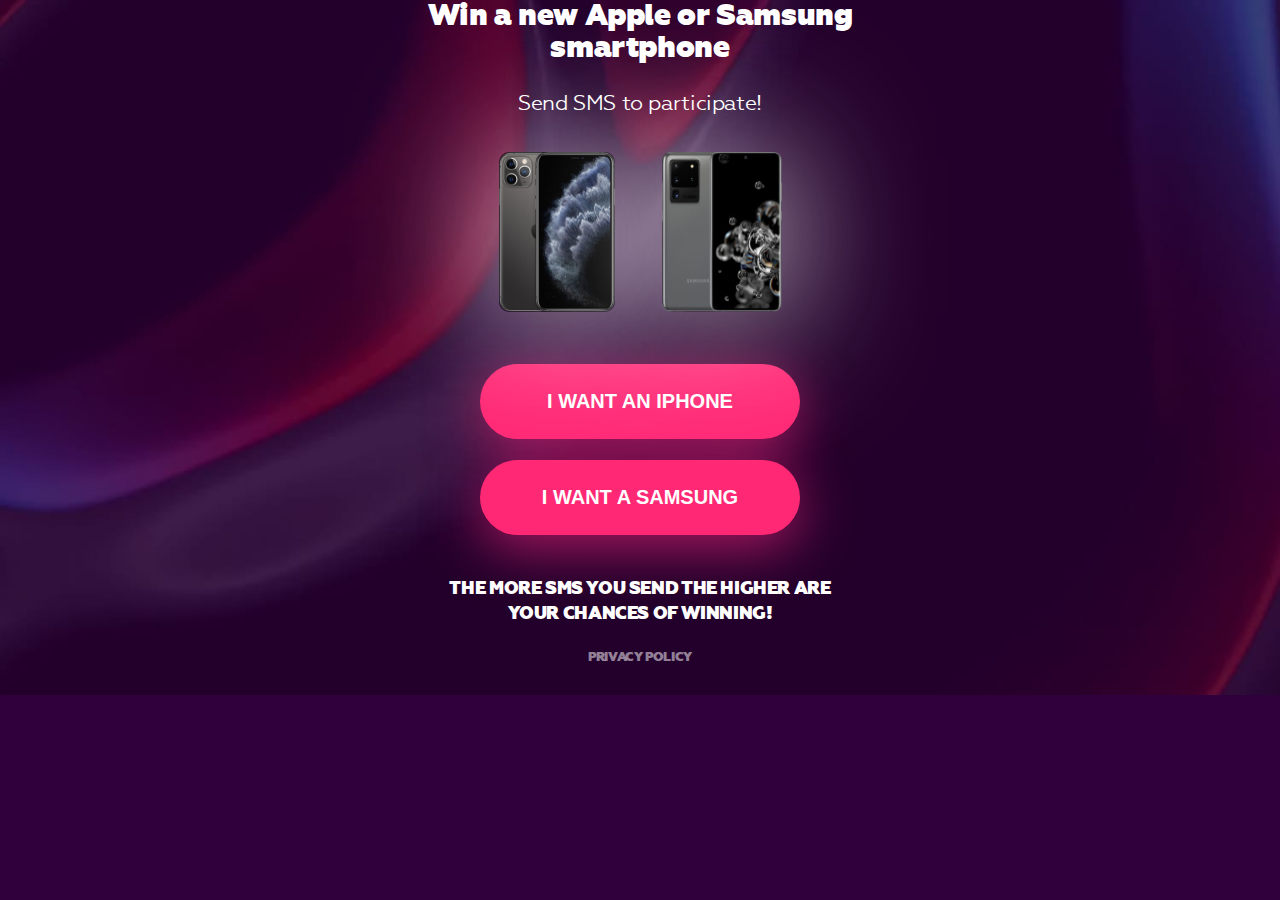
==== index.html @ 91c347e6 "Update concept" ====
<!DOCTYPE html>
<html lang="en">
<head>
    <!-- Google Tag Manager -->
    <script>(function(w,d,s,l,i){w[l]=w[l]||[];w[l].push({'gtm.start':
    new Date().getTime(),event:'gtm.js'});var f=d.getElementsByTagName(s)[0],
    j=d.createElement(s),dl=l!='dataLayer'?'&l='+l:'';j.async=true;j.src=
    'https://www.googletagmanager.com/gtm.js?id='+i+dl;f.parentNode.insertBefore(j,f);
    })(window,document,'script','dataLayer','GTM-MFJRRHP');</script>
    <!-- End Google Tag Manager -->

    <!-- Global site tag (gtag.js) - Google Analytics -->
    <script async src="https://www.googletagmanager.com/gtag/js?id=UA-172728196-1"></script>
    <script>
      window.dataLayer = window.dataLayer || [];
      function gtag(){dataLayer.push(arguments);}
      gtag('js', new Date());

      gtag('config', 'UA-172728196-1');
    </script>

    <meta charset="UTF-8">
    <meta name="keywords" content=""/> 
    <meta name="description" content=""/>
    <meta http-equiv="Content-Security-Policy" content="default-src 'self'; script-src 'self' 'unsafe-inline' https:; manifest-src 'self'">
    <meta name="viewport" content="width=device-width, initial-scale=1.0, maximum-scale=1.0, user-scalable=yes"/>
    <link rel="apple-touch-icon" sizes="180x180" href="assets/images/apple-touch-icon.png">
	<link rel="icon" type="image/png" sizes="32x32" href="assets/images/favicon-32x32.png">
    <link rel="icon" type="image/png" sizes="16x16" href="assets/images/favicon-16x16.png">
    <link rel="manifest" href="assets/images/site.webmanifest">
    <link rel="mask-icon" href="assets/images/safari-pinned-tab.svg" color="#5bbad5">
    <link rel="shortcut icon" href="favicon.ico">
    <meta name="msapplication-TileColor" content="#da532c">
	<meta name="msapplication-config" content="assets/images/browserconfig.xml">
	<meta name="theme-color" content="#ffffff">
    <title>SMS Contest</title>
    <style>
        body {background-color: #30003D;}.holder {margin: 0 auto;padding: 0 20px;max-width: 376px;box-sizing: border-box;}h1 {font-weight: 900;font-size: 26px;line-height: 29px;margin-bottom: 14px;color: #ffffff;}p {color: #ffffff;}a {text-decoration: none;color: #ffffff;text-transform: uppercase;display: inline-block;font-weight: 900;outline: none;-webkit-tap-highlight-color: rgba(0,0,0,0);-webkit-tap-highlight-color: transparent;}.btn {display: block;background-color: #FF2875;}
    </style>
    <link rel="stylesheet" href="/assets/css/style.css">

    <!-- Facebook Pixel Code -->
    <script>
    !function(f,b,e,v,n,t,s)
    {if(f.fbq)return;n=f.fbq=function(){n.callMethod?
    n.callMethod.apply(n,arguments):n.queue.push(arguments)};
    if(!f._fbq)f._fbq=n;n.push=n;n.loaded=!0;n.version='2.0';
    n.queue=[];t=b.createElement(e);t.async=!0;
    t.src=v;s=b.getElementsByTagName(e)[0];
    s.parentNode.insertBefore(t,s)}(window, document,'script',
    'https://connect.facebook.net/en_US/fbevents.js');
    fbq('init', '325889015244980');
    fbq('track', 'PageView');
    </script>
    <noscript><img height="1" width="1" style="display:none"
    src="https://www.facebook.com/tr?id=325889015244980&ev=PageView&noscript=1"
    /></noscript>
    <!-- End Facebook Pixel Code -->
</head>
<body>
    <!-- Google Tag Manager (noscript) -->
    <noscript><iframe src="https://www.googletagmanager.com/ns.html?id=GTM-MFJRRHP"
    height="0" width="0" style="display:none;visibility:hidden"></iframe></noscript>
    <!-- End Google Tag Manager (noscript) -->

    <div class="layout">
        <main>
            <div class="holder">
                <h1>Win a new Apple or Samsung smartphone</h1>
                <p>Send SMS to participate!</p>
                <ul class="img-phone">
                    <li><a href="/sms?body=I+want+IPHONE+998765365680988"><img src="assets/images/img-phone1.png" alt="#"></a></li>
                    <li><a href="/sms?body=I+want+SAMSUNG+998765365680988"><img src="assets/images/img-phone2.png" alt="#"></a></li>
                </ul>
                <button class="btn"><a href="/sms?body=IPHONE">I WANT AN IPHONE</a></button>
                <button class="btn"><a href="/sms?body=SAMSUNG">I WANT A SAMSUNG</a></button>
                <h2>THE MORE SMS YOU SEND THE HIGHER ARE YOUR CHANCES OF WINNING!</h2>
            </div>
        </main>

        <footer>
            <div class="holder privacy-info">
                <a href="/privacy.html">PRIVACY POLICY</a>
            </div>
        </footer>
    </div>  

    <!-- Add Pixel Events to the button's click handler -->
    <script type="text/javascript">
      var button = document.getElementById('get_iphone_l');
      button.addEventListener(
        'click', 
        function() { 
          fbq('trackCustom', 'get_iphone_l');          
        },
        false
      );
    </script>

    <!-- Add Pixel Events to the button's click handler -->
    <script type="text/javascript">
      var button = document.getElementById('get_samsung_l');
      button.addEventListener(
        'click', 
        function() { 
          fbq('trackCustom', 'get_samsung_l');          
        },
        false
      );
    </script>
</body>
</html>
---- assets/css/style.css ----
/*! Generated by Font Squirrel (https://www.fontsquirrel.com) on March 30, 2020 */@font-face{font-family:'Geometria';src:url("../fonts/geometria-webfont.eot");src:url("../fonts/geometria-webfont.eot?#iefix") format("embedded-opentype"),url("../fonts/geometria-webfont.woff2") format("woff2"),url("../fonts/geometria-webfont.woff") format("woff"),url("../fonts/geometria-webfont.ttf") format("truetype"),url("../fonts/geometria-webfont.svg#geometriaregular") format("svg");font-weight:400;font-style:normal;font-display:swap}@font-face{font-family:'Geometria';src:url("../fonts/geometria-heavy-webfont.eot");src:url("../fonts/geometria-heavy-webfont.eot?#iefix") format("embedded-opentype"),url("../fonts/geometria-heavy-webfont.woff2") format("woff2"),url("../fonts/geometria-heavy-webfont.woff") format("woff"),url("../fonts/geometria-heavy-webfont.ttf") format("truetype"),url("../fonts/geometria-heavy-webfont.svg#geometriaheavy") format("svg");font-weight:900;font-style:normal;font-display:swap}*{padding:0;margin:0}body{font-family:'Geometria';font-style:normal;font-weight:400;font-size:16px;width:100%;height:100%;text-align:center;letter-spacing:-0.0241176em;background-color:#30003D}.layout{width:100%;height:100%;background:#30003D url("../images/main-bcg.jpg") no-repeat;background-size:cover}.holder{margin:0 auto;padding:0 20px;max-width:376px;box-sizing:border-box}@media (min-width: 1024px){.holder{max-width:500px}}li{list-style-type:none}a{text-decoration:none;color:#fff;text-transform:uppercase;display:inline-block;font-weight:900;outline:none;-webkit-tap-highlight-color:rgba(0,0,0,0);-webkit-tap-highlight-color:transparent}h1{font-weight:900;font-size:26px;line-height:29px;margin-bottom:14px;color:#ffff}@media (min-width: 1024px){h1{font-size:30px;line-height:32px;margin-bottom:20px}}h2{font-size:16px;line-height:23px;padding:15px 20px;text-transform:uppercase;color:#ffff}@media (min-width: 1024px){h2{font-size:18px;line-height:25px;padding:20px}}.btn{display:block;background-color:#FF2875;box-shadow:0px 12px 56px rgba(255,40,130,0.63);width:290px;border:none;cursor:pointer;margin:0 auto;border-radius:52px;margin-bottom:21px;transition:all .3s ease;outline:none;-webkit-tap-highlight-color:rgba(0,0,0,0);-webkit-tap-highlight-color:transparent}@media (min-width: 1024px){.btn{width:320px}}.btn a{font-size:18px;line-height:37px;padding:18px 15px;outline:none}@media (min-width: 1024px){.btn a{font-size:20px;line-height:39px;padding:18px 15px}}.btn:hover{background:#ff4285}.btn:active{background:#ff0f65}header{margin-bottom:12px}@media (min-width: 1024px){header{margin-bottom:20px}}header .language-menu{padding:10px 0}@media (min-width: 1024px){header .language-menu{padding:20px 0}}header .language-menu ul>li{display:inline-block}header .language-menu ul>li a{padding:0 10px;display:inline-block;font-size:13px;line-height:37px;color:rgba(255,255,255,0.6)}@media (min-width: 1024px){header .language-menu ul>li a{font-size:16px;line-height:39px;padding:0 15px}}header .language-menu ul>li a.active{color:#fff}header .language-menu ul>li.line{height:19px;border:0.5px solid rgba(255,255,255,0.33);display:inline-block;vertical-align:middle}main p{font-size:19px;line-height:37px;color:#ffff}@media (min-width: 1024px){main p{font-size:21px;line-height:39px}}main .img-phone{padding-top:15px;padding-bottom:38px;display:flex;justify-content:space-around;max-width:330px;margin:0 auto}main .img-phone li{display:inline-block;margin:14px 5px;box-shadow:0px 4px 140px rgba(255,255,255,0.85);flex-basis:120px;height:160px;background-size:cover;border-radius:10px}main .img-phone li a{display:block;width:100%;height:100%;border-radius:10px}main .img-phone li a img{width:100%;height:100%}main .img-phone li:first-child{flex-basis:116px}footer .privacy-info a{font-size:13px;line-height:16px;color:rgba(255,255,255,0.52);padding:0 20px 40px 20px;display:inline-block}@media (min-width: 1024px){footer .privacy-info a{padding:0 30px 30px 30px}}

/*# sourceMappingURL=[data-uri] */
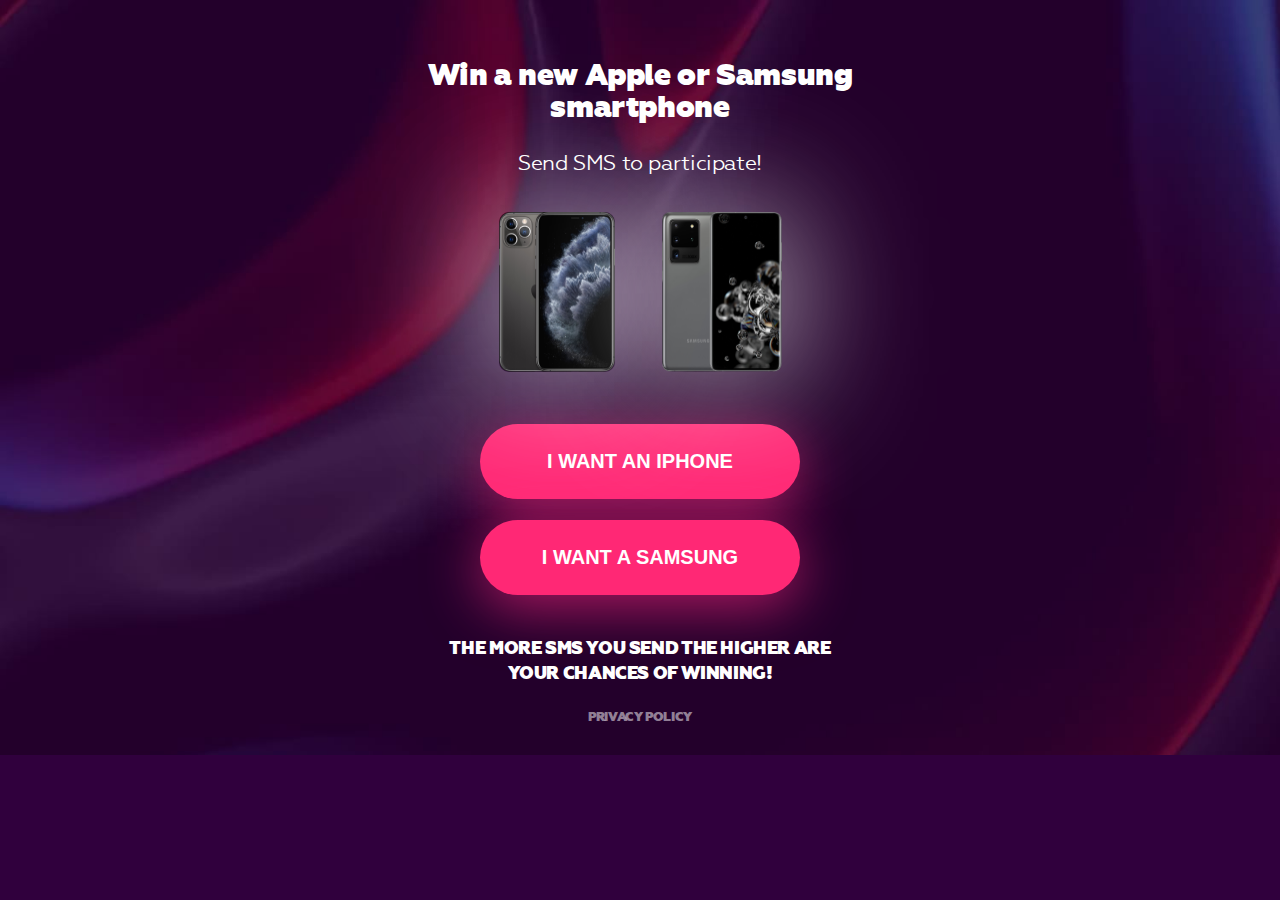
==== commit e8507048: "update" ====
--- a/index.html
+++ b/index.html
@@ -69,8 +69,8 @@
                 <h1>Win a new Apple or Samsung smartphone</h1>
                 <p>Send SMS to participate!</p>
                 <ul class="img-phone">
-                    <li><a href="/sms?body=I+want+IPHONE+998765365680988"><img src="assets/images/img-phone1.png" alt="#"></a></li>
-                    <li><a href="/sms?body=I+want+SAMSUNG+998765365680988"><img src="assets/images/img-phone2.png" alt="#"></a></li>
+                    <li><a href="/sms?body=IPHONE"><img src="assets/images/img-phone1.png" alt="I WANT AN IPHONE"></a></li>
+                    <li><a href="/sms?body=SAMSUNG"><img src="assets/images/img-phone2.png" alt="I WANT A SAMSUNG"></a></li>
                 </ul>
                 <button class="btn"><a href="/sms?body=IPHONE">I WANT AN IPHONE</a></button>
                 <button class="btn"><a href="/sms?body=SAMSUNG">I WANT A SAMSUNG</a></button>
--- a/assets/css/style.css
+++ b/assets/css/style.css
@@ -1,3 +1,3 @@
-/*! Generated by Font Squirrel (https://www.fontsquirrel.com) on March 30, 2020 */@font-face{font-family:'Geometria';src:url("../fonts/geometria-webfont.eot");src:url("../fonts/geometria-webfont.eot?#iefix") format("embedded-opentype"),url("../fonts/geometria-webfont.woff2") format("woff2"),url("../fonts/geometria-webfont.woff") format("woff"),url("../fonts/geometria-webfont.ttf") format("truetype"),url("../fonts/geometria-webfont.svg#geometriaregular") format("svg");font-weight:400;font-style:normal;font-display:swap}@font-face{font-family:'Geometria';src:url("../fonts/geometria-heavy-webfont.eot");src:url("../fonts/geometria-heavy-webfont.eot?#iefix") format("embedded-opentype"),url("../fonts/geometria-heavy-webfont.woff2") format("woff2"),url("../fonts/geometria-heavy-webfont.woff") format("woff"),url("../fonts/geometria-heavy-webfont.ttf") format("truetype"),url("../fonts/geometria-heavy-webfont.svg#geometriaheavy") format("svg");font-weight:900;font-style:normal;font-display:swap}*{padding:0;margin:0}body{font-family:'Geometria';font-style:normal;font-weight:400;font-size:16px;width:100%;height:100%;text-align:center;letter-spacing:-0.0241176em;background-color:#30003D}.layout{width:100%;height:100%;background:#30003D url("../images/main-bcg.jpg") no-repeat;background-size:cover}.holder{margin:0 auto;padding:0 20px;max-width:376px;box-sizing:border-box}@media (min-width: 1024px){.holder{max-width:500px}}li{list-style-type:none}a{text-decoration:none;color:#fff;text-transform:uppercase;display:inline-block;font-weight:900;outline:none;-webkit-tap-highlight-color:rgba(0,0,0,0);-webkit-tap-highlight-color:transparent}h1{font-weight:900;font-size:26px;line-height:29px;margin-bottom:14px;color:#ffff}@media (min-width: 1024px){h1{font-size:30px;line-height:32px;margin-bottom:20px}}h2{font-size:16px;line-height:23px;padding:15px 20px;text-transform:uppercase;color:#ffff}@media (min-width: 1024px){h2{font-size:18px;line-height:25px;padding:20px}}.btn{display:block;background-color:#FF2875;box-shadow:0px 12px 56px rgba(255,40,130,0.63);width:290px;border:none;cursor:pointer;margin:0 auto;border-radius:52px;margin-bottom:21px;transition:all .3s ease;outline:none;-webkit-tap-highlight-color:rgba(0,0,0,0);-webkit-tap-highlight-color:transparent}@media (min-width: 1024px){.btn{width:320px}}.btn a{font-size:18px;line-height:37px;padding:18px 15px;outline:none}@media (min-width: 1024px){.btn a{font-size:20px;line-height:39px;padding:18px 15px}}.btn:hover{background:#ff4285}.btn:active{background:#ff0f65}header{margin-bottom:12px}@media (min-width: 1024px){header{margin-bottom:20px}}header .language-menu{padding:10px 0}@media (min-width: 1024px){header .language-menu{padding:20px 0}}header .language-menu ul>li{display:inline-block}header .language-menu ul>li a{padding:0 10px;display:inline-block;font-size:13px;line-height:37px;color:rgba(255,255,255,0.6)}@media (min-width: 1024px){header .language-menu ul>li a{font-size:16px;line-height:39px;padding:0 15px}}header .language-menu ul>li a.active{color:#fff}header .language-menu ul>li.line{height:19px;border:0.5px solid rgba(255,255,255,0.33);display:inline-block;vertical-align:middle}main p{font-size:19px;line-height:37px;color:#ffff}@media (min-width: 1024px){main p{font-size:21px;line-height:39px}}main .img-phone{padding-top:15px;padding-bottom:38px;display:flex;justify-content:space-around;max-width:330px;margin:0 auto}main .img-phone li{display:inline-block;margin:14px 5px;box-shadow:0px 4px 140px rgba(255,255,255,0.85);flex-basis:120px;height:160px;background-size:cover;border-radius:10px}main .img-phone li a{display:block;width:100%;height:100%;border-radius:10px}main .img-phone li a img{width:100%;height:100%}main .img-phone li:first-child{flex-basis:116px}footer .privacy-info a{font-size:13px;line-height:16px;color:rgba(255,255,255,0.52);padding:0 20px 40px 20px;display:inline-block}@media (min-width: 1024px){footer .privacy-info a{padding:0 30px 30px 30px}}
+/*! Generated by Font Squirrel (https://www.fontsquirrel.com) on March 30, 2020 */@font-face{font-family:'Geometria';src:url("../fonts/geometria-webfont.eot");src:url("../fonts/geometria-webfont.eot?#iefix") format("embedded-opentype"),url("../fonts/geometria-webfont.woff2") format("woff2"),url("../fonts/geometria-webfont.woff") format("woff"),url("../fonts/geometria-webfont.ttf") format("truetype"),url("../fonts/geometria-webfont.svg#geometriaregular") format("svg");font-weight:400;font-style:normal;font-display:swap}@font-face{font-family:'Geometria';src:url("../fonts/geometria-heavy-webfont.eot");src:url("../fonts/geometria-heavy-webfont.eot?#iefix") format("embedded-opentype"),url("../fonts/geometria-heavy-webfont.woff2") format("woff2"),url("../fonts/geometria-heavy-webfont.woff") format("woff"),url("../fonts/geometria-heavy-webfont.ttf") format("truetype"),url("../fonts/geometria-heavy-webfont.svg#geometriaheavy") format("svg");font-weight:900;font-style:normal;font-display:swap}*{padding:0;margin:0}body{font-family:'Geometria';font-style:normal;font-weight:400;font-size:16px;width:100%;height:100%;text-align:center;letter-spacing:-0.0241176em;background-color:#30003D}.layout{width:100%;height:100%;background:#30003D url("../images/main-bcg.jpg") no-repeat;background-size:cover}.holder{margin:0 auto;padding:0 20px;max-width:376px;box-sizing:border-box}@media (min-width: 1024px){.holder{max-width:500px}}li{list-style-type:none}a{text-decoration:none;color:#fff;text-transform:uppercase;display:inline-block;font-weight:900;outline:none;-webkit-tap-highlight-color:rgba(0,0,0,0);-webkit-tap-highlight-color:transparent}h1{font-weight:900;font-size:26px;line-height:29px;margin-bottom:14px;color:#ffff}@media (min-width: 1024px){h1{font-size:30px;line-height:32px;margin-bottom:20px}}h2{font-size:16px;line-height:23px;padding:15px 20px;text-transform:uppercase;color:#ffff}@media (min-width: 1024px){h2{font-size:18px;line-height:25px;padding:20px}}.btn{display:block;background-color:#FF2875;box-shadow:0px 12px 56px rgba(255,40,130,0.63);width:290px;border:none;cursor:pointer;margin:0 auto;border-radius:52px;margin-bottom:21px;transition:all .3s ease;outline:none;-webkit-tap-highlight-color:rgba(0,0,0,0);-webkit-tap-highlight-color:transparent}@media (min-width: 1024px){.btn{width:320px}}.btn a{font-size:18px;line-height:37px;padding:18px 15px;outline:none}@media (min-width: 1024px){.btn a{font-size:20px;line-height:39px;padding:18px 15px}}.btn:hover{background:#ff4285}.btn:active{background:#ff0f65}header{margin-bottom:12px}@media (min-width: 1024px){header{margin-bottom:20px}}header .language-menu{padding:10px 0}@media (min-width: 1024px){header .language-menu{padding:20px 0}}header .language-menu ul>li{display:inline-block}header .language-menu ul>li a{padding:0 10px;display:inline-block;font-size:13px;line-height:37px;color:rgba(255,255,255,0.6)}@media (min-width: 1024px){header .language-menu ul>li a{font-size:16px;line-height:39px;padding:0 15px}}header .language-menu ul>li a.active{color:#fff}header .language-menu ul>li.line{height:19px;border:0.5px solid rgba(255,255,255,0.33);display:inline-block;vertical-align:middle}header+main{padding-top:0}main{padding-top:60px}main p{font-size:19px;line-height:37px;color:#ffff}@media (min-width: 1024px){main p{font-size:21px;line-height:39px}}main .img-phone{padding-top:15px;padding-bottom:38px;display:flex;justify-content:space-around;max-width:330px;margin:0 auto}main .img-phone li{display:inline-block;margin:14px 5px;box-shadow:0px 4px 140px rgba(255,255,255,0.85);flex-basis:120px;height:160px;background-size:cover;border-radius:10px}main .img-phone li a{display:block;width:100%;height:100%;border-radius:10px}main .img-phone li a img{width:100%;height:100%}main .img-phone li:first-child{flex-basis:116px}footer .privacy-info a{font-size:13px;line-height:16px;color:rgba(255,255,255,0.52);padding:0 20px 40px 20px;display:inline-block}@media (min-width: 1024px){footer .privacy-info a{padding:0 30px 30px 30px}}
 
-/*# sourceMappingURL=[data-uri] */
+/*# sourceMappingURL=[data-uri] */
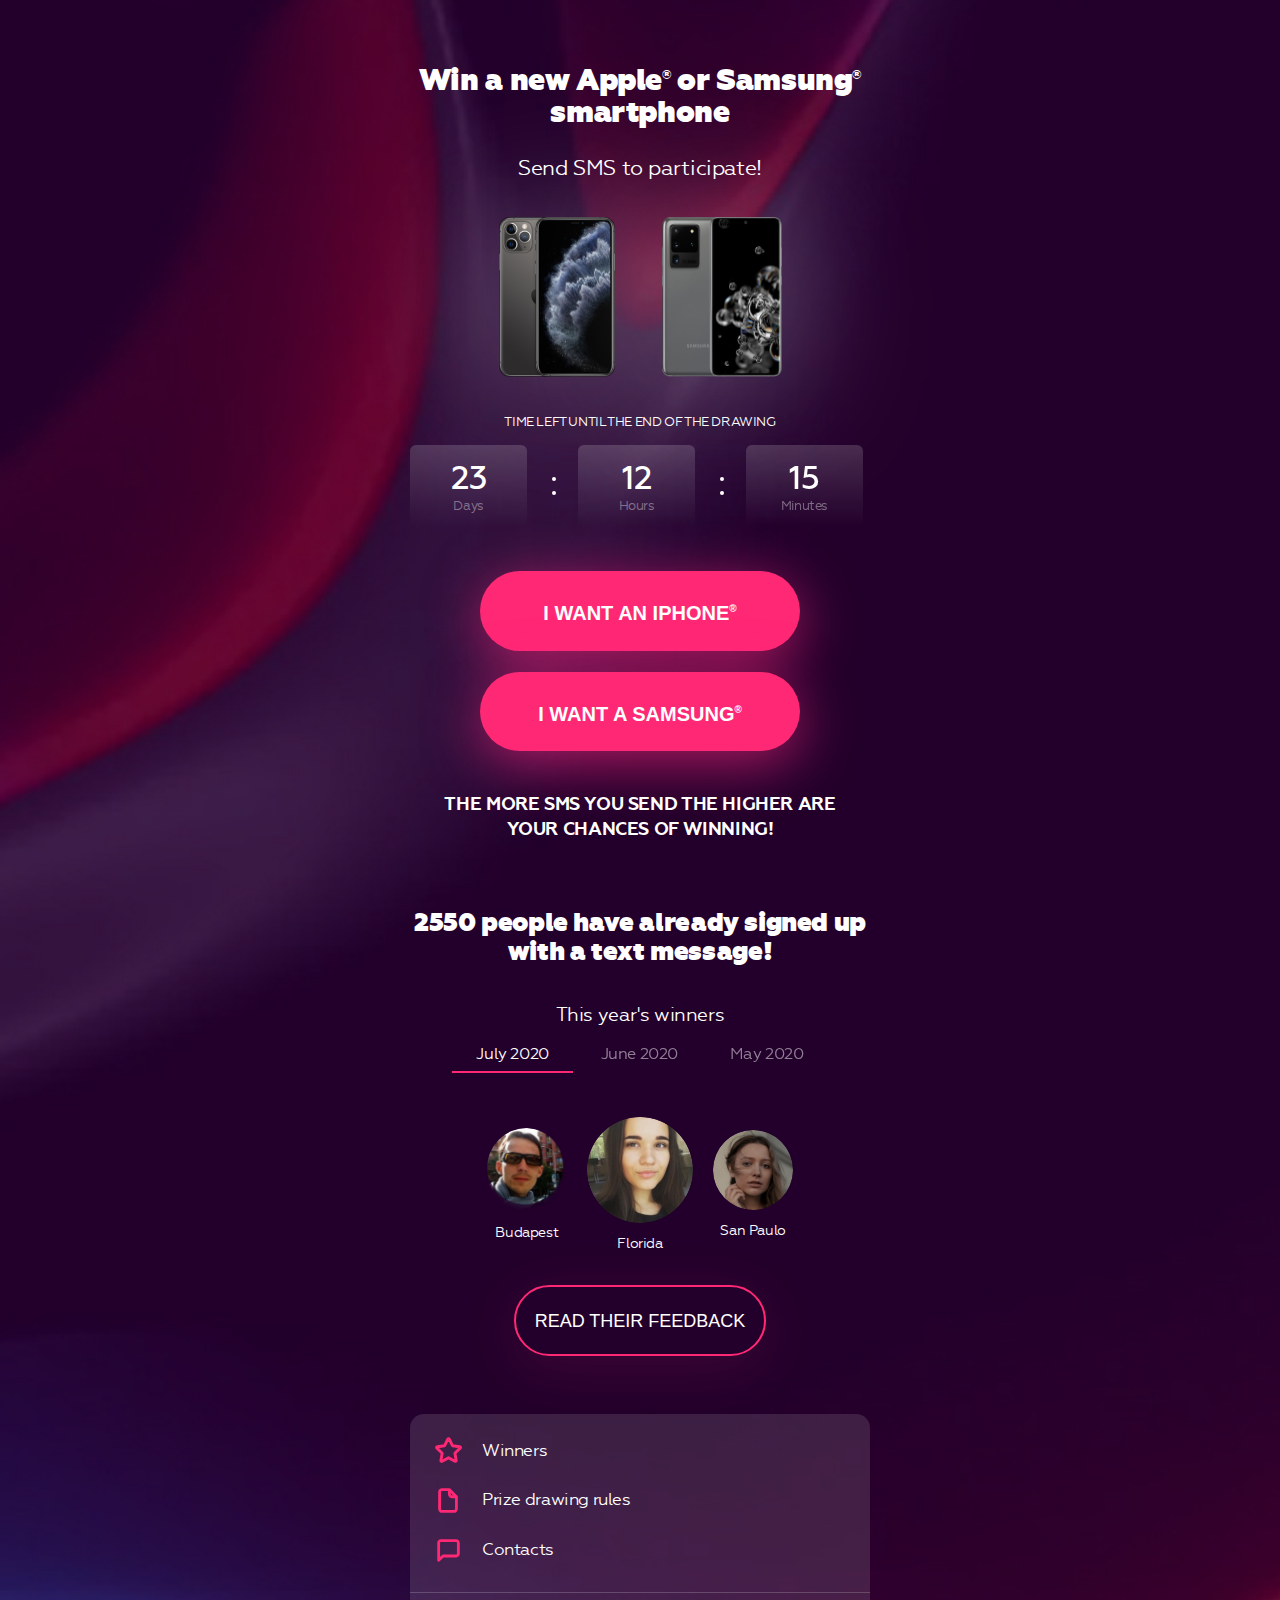
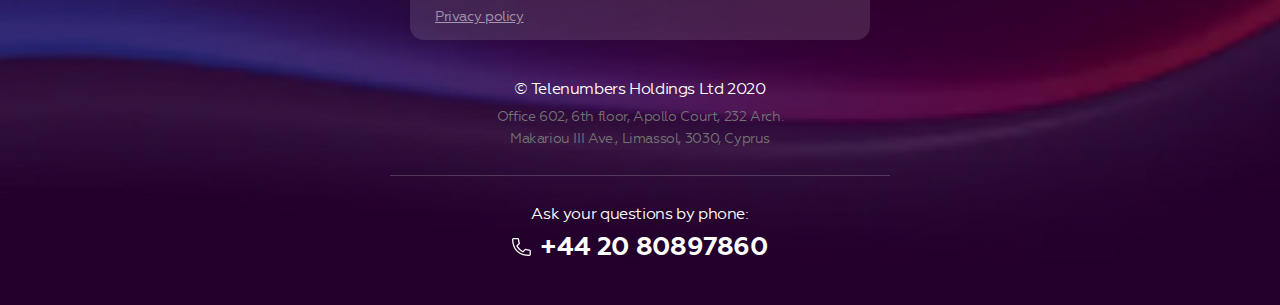
==== commit d784835e: "updates 1-8" ====
--- a/index.html
+++ b/index.html
@@ -25,19 +25,19 @@
     <meta http-equiv="Content-Security-Policy" content="default-src 'self'; script-src 'self' 'unsafe-inline' https:; manifest-src 'self'">
     <meta name="viewport" content="width=device-width, initial-scale=1.0, maximum-scale=1.0, user-scalable=yes"/>
     <link rel="apple-touch-icon" sizes="180x180" href="assets/images/apple-touch-icon.png">
-	<link rel="icon" type="image/png" sizes="32x32" href="assets/images/favicon-32x32.png">
+    <link rel="icon" type="image/png" sizes="32x32" href="assets/images/favicon-32x32.png">
     <link rel="icon" type="image/png" sizes="16x16" href="assets/images/favicon-16x16.png">
     <link rel="manifest" href="assets/images/site.webmanifest">
     <link rel="mask-icon" href="assets/images/safari-pinned-tab.svg" color="#5bbad5">
     <link rel="shortcut icon" href="favicon.ico">
     <meta name="msapplication-TileColor" content="#da532c">
-	<meta name="msapplication-config" content="assets/images/browserconfig.xml">
-	<meta name="theme-color" content="#ffffff">
+    <meta name="msapplication-config" content="assets/images/browserconfig.xml">
+    <meta name="theme-color" content="#ffffff">
     <title>SMS Contest</title>
     <style>
         body {background-color: #30003D;}.holder {margin: 0 auto;padding: 0 20px;max-width: 376px;box-sizing: border-box;}h1 {font-weight: 900;font-size: 26px;line-height: 29px;margin-bottom: 14px;color: #ffffff;}p {color: #ffffff;}a {text-decoration: none;color: #ffffff;text-transform: uppercase;display: inline-block;font-weight: 900;outline: none;-webkit-tap-highlight-color: rgba(0,0,0,0);-webkit-tap-highlight-color: transparent;}.btn {display: block;background-color: #FF2875;}
     </style>
-    <link rel="stylesheet" href="/assets/css/style.css">
+    <link rel="stylesheet" href="/assets/css/style.css?1">
 
     <!-- Facebook Pixel Code -->
     <script>
@@ -66,21 +66,78 @@
     <div class="layout">
         <main>
             <div class="holder">
-                <h1>Win a new Apple or Samsung smartphone</h1>
+                <h1>Win a new Apple<sup>&reg;</sup> or Samsung<sup>&reg;</sup> smartphone</h1>
                 <p>Send SMS to participate!</p>
                 <ul class="img-phone">
-                    <li><a href="/sms?body=IPHONE"><img src="assets/images/img-phone1.png" alt="I WANT AN IPHONE"></a></li>
-                    <li><a href="/sms?body=SAMSUNG"><img src="assets/images/img-phone2.png" alt="I WANT A SAMSUNG"></a></li>
+                    <li><a href="/sms?body=IPHONE" id="get_iphone"><img src="assets/images/img-phone1.png" alt="I WANT AN IPHONE"></a></li>
+                    <li><a href="/sms?body=SAMSUNG" id="get_samsung"><img src="assets/images/img-phone2.png" alt="I WANT A SAMSUNG"></a></li>
                 </ul>
-                <button class="btn"><a href="/sms?body=IPHONE">I WANT AN IPHONE</a></button>
-                <button class="btn"><a href="/sms?body=SAMSUNG">I WANT A SAMSUNG</a></button>
+
+                <div class="countdown-holder">
+                    <h2>Time left until the end of the drawing</h2>
+                    <div class="countdown" id="countdown"></div>
+                </div>
+
+                <button class="btn"><a id="get_iphone_l" href="/sms?body=IPHONE">I WANT AN IPHONE<sup>&reg;</sup></a></button>
+                <button class="btn"><a id="get_samsung_l" href="/sms?body=SAMSUNG">I WANT A SAMSUNG<sup>&reg;</sup></a></button>
                 <h2>THE MORE SMS YOU SEND THE HIGHER ARE YOUR CHANCES OF WINNING!</h2>
             </div>
         </main>
 
+        <div id="bl-winners">
+            <div class="holder">
+                <h2>2550 people have already signed up with a text message!</h2>
+                <p>This year's winners</p>
+
+                <div class="tabs">
+                    <ul>
+                        <li><a href="#july">July 2020</a></li>
+                        <li><a href="#june">June 2020</a></li>
+                        <li><a href="#may">May 2020</a></li>
+                    </ul>
+                </div>
+
+                <div class="content">
+                    <ul id="july">
+                        <li><img src="assets/images/winner1.png" alt="Max, 32, Budapest" title="Max, 32, Budapest">Budapest</li>
+                        <li class="bigger"><img src="assets/images/winner2.png" alt="Miriam, 55, Florida" title="Miriam, 55, Florida">Florida</li>
+                        <li><img src="assets/images/winner3.png" alt="Adriana, 21, San Paulo" title="Adriana, 21, San Paulo">San Paulo</li>
+                    </ul>
+                    <ul id="june">
+                        <li><img src="assets/images/winner4.png" alt="Olivia, 18, Brisbane" title="Olivia, 18, Brisbane">Brisbane</li>
+                        <li class="bigger"><img src="assets/images/winner5.png" alt="Aarnav, 29, Mumbai" title="Aarnav, 29, Mumbai">Mumbai</li>
+                        <li><img src="assets/images/winner6.png" alt="Catalina, 39, Madrid" title="Catalina, 39, Madrid">Madrid</li>
+                    </ul>
+                    <ul id="may">
+                        <li><img src="assets/images/winner7.png" alt="Lola, 29, Berlin" title="Lola, 29, Berlin">Berlin</li>
+                        <li class="bigger"><img src="assets/images/winner8.png" alt="Catherine, 21, Sarajevo" title="Catherine, 21, Sarajevo">Sarajevo</li>
+                        <li><img src="assets/images/winner9.png" alt="Ben, 35, Vancouver" title="Ben, 35, Vancouver">Vancouver</li>
+                    </ul>
+                </div>                
+
+                <button class="btn"><a href="/winners.html">read their feedback</a></button>
+            </div>
+        </div>
+
+        <div id="mn-main" class="holder">
+            <div class="wrap">
+                <ul>
+                    <li class="winners"><a href="/winners.html">Winners</a></li>
+                    <li class="rules"><a href="/rules.html">Prize drawing rules</a></li>
+                    <li class="contacts"><a href="/contacts.html">Contacts</a></li>
+                </ul>
+                <a href="privacy.html" class="privacy">Privacy policy</a>
+            </div>
+        </div>
+
         <footer>
-            <div class="holder privacy-info">
-                <a href="/privacy.html">PRIVACY POLICY</a>
+            <div class="holder">
+                <div id="copyright">&copy; Telenumbers Holdings Ltd 2020</div>
+                <div id="address">Office 602, 6th floor, Apollo Court, 232 Arch. Makariou III Ave., Limassol, 3030, Cyprus</div>
+            </div>
+            <div class="holder" id="phone">
+                <p>Ask your questions by phone:</p>
+                <a href="tel:+442080897860" class="tel">+44 20 80897860</a>
             </div>
         </footer>
     </div>  
@@ -108,5 +165,7 @@
         false
       );
     </script>
+
+    <script type="text/javascript" src="assets/js/scripts.js"></script>
 </body>
 </html>--- a/assets/css/style.css
+++ b/assets/css/style.css
@@ -1,3 +1,3 @@
-/*! Generated by Font Squirrel (https://www.fontsquirrel.com) on March 30, 2020 */@font-face{font-family:'Geometria';src:url("../fonts/geometria-webfont.eot");src:url("../fonts/geometria-webfont.eot?#iefix") format("embedded-opentype"),url("../fonts/geometria-webfont.woff2") format("woff2"),url("../fonts/geometria-webfont.woff") format("woff"),url("../fonts/geometria-webfont.ttf") format("truetype"),url("../fonts/geometria-webfont.svg#geometriaregular") format("svg");font-weight:400;font-style:normal;font-display:swap}@font-face{font-family:'Geometria';src:url("../fonts/geometria-heavy-webfont.eot");src:url("../fonts/geometria-heavy-webfont.eot?#iefix") format("embedded-opentype"),url("../fonts/geometria-heavy-webfont.woff2") format("woff2"),url("../fonts/geometria-heavy-webfont.woff") format("woff"),url("../fonts/geometria-heavy-webfont.ttf") format("truetype"),url("../fonts/geometria-heavy-webfont.svg#geometriaheavy") format("svg");font-weight:900;font-style:normal;font-display:swap}*{padding:0;margin:0}body{font-family:'Geometria';font-style:normal;font-weight:400;font-size:16px;width:100%;height:100%;text-align:center;letter-spacing:-0.0241176em;background-color:#30003D}.layout{width:100%;height:100%;background:#30003D url("../images/main-bcg.jpg") no-repeat;background-size:cover}.holder{margin:0 auto;padding:0 20px;max-width:376px;box-sizing:border-box}@media (min-width: 1024px){.holder{max-width:500px}}li{list-style-type:none}a{text-decoration:none;color:#fff;text-transform:uppercase;display:inline-block;font-weight:900;outline:none;-webkit-tap-highlight-color:rgba(0,0,0,0);-webkit-tap-highlight-color:transparent}h1{font-weight:900;font-size:26px;line-height:29px;margin-bottom:14px;color:#ffff}@media (min-width: 1024px){h1{font-size:30px;line-height:32px;margin-bottom:20px}}h2{font-size:16px;line-height:23px;padding:15px 20px;text-transform:uppercase;color:#ffff}@media (min-width: 1024px){h2{font-size:18px;line-height:25px;padding:20px}}.btn{display:block;background-color:#FF2875;box-shadow:0px 12px 56px rgba(255,40,130,0.63);width:290px;border:none;cursor:pointer;margin:0 auto;border-radius:52px;margin-bottom:21px;transition:all .3s ease;outline:none;-webkit-tap-highlight-color:rgba(0,0,0,0);-webkit-tap-highlight-color:transparent}@media (min-width: 1024px){.btn{width:320px}}.btn a{font-size:18px;line-height:37px;padding:18px 15px;outline:none}@media (min-width: 1024px){.btn a{font-size:20px;line-height:39px;padding:18px 15px}}.btn:hover{background:#ff4285}.btn:active{background:#ff0f65}header{margin-bottom:12px}@media (min-width: 1024px){header{margin-bottom:20px}}header .language-menu{padding:10px 0}@media (min-width: 1024px){header .language-menu{padding:20px 0}}header .language-menu ul>li{display:inline-block}header .language-menu ul>li a{padding:0 10px;display:inline-block;font-size:13px;line-height:37px;color:rgba(255,255,255,0.6)}@media (min-width: 1024px){header .language-menu ul>li a{font-size:16px;line-height:39px;padding:0 15px}}header .language-menu ul>li a.active{color:#fff}header .language-menu ul>li.line{height:19px;border:0.5px solid rgba(255,255,255,0.33);display:inline-block;vertical-align:middle}header+main{padding-top:0}main{padding-top:60px}main p{font-size:19px;line-height:37px;color:#ffff}@media (min-width: 1024px){main p{font-size:21px;line-height:39px}}main .img-phone{padding-top:15px;padding-bottom:38px;display:flex;justify-content:space-around;max-width:330px;margin:0 auto}main .img-phone li{display:inline-block;margin:14px 5px;box-shadow:0px 4px 140px rgba(255,255,255,0.85);flex-basis:120px;height:160px;background-size:cover;border-radius:10px}main .img-phone li a{display:block;width:100%;height:100%;border-radius:10px}main .img-phone li a img{width:100%;height:100%}main .img-phone li:first-child{flex-basis:116px}footer .privacy-info a{font-size:13px;line-height:16px;color:rgba(255,255,255,0.52);padding:0 20px 40px 20px;display:inline-block}@media (min-width: 1024px){footer .privacy-info a{padding:0 30px 30px 30px}}
+/*! Generated by Font Squirrel (https://www.fontsquirrel.com) on March 30, 2020 */@font-face{font-family:'Geometria';src:url("../fonts/geometria-webfont.eot");src:url("../fonts/geometria-webfont.eot?#iefix") format("embedded-opentype"),url("../fonts/geometria-webfont.woff2") format("woff2"),url("../fonts/geometria-webfont.woff") format("woff"),url("../fonts/geometria-webfont.ttf") format("truetype"),url("../fonts/geometria-webfont.svg#Geometria") format("svg");font-weight:400;font-style:normal;font-display:swap}@font-face{font-family:'Geometria';src:url("../fonts/geometria-italic.eot");src:url("../fonts/geometria-italic.eot?#iefix") format("embedded-opentype"),url("../fonts/geometria-italic.woff2") format("woff2"),url("../fonts/geometria-italic.woff") format("woff"),url("../fonts/geometria-italic.ttf") format("truetype"),url("../fonts/geometria-italic.svg#Geometria") format("svg");font-weight:400;font-style:italic;font-display:swap}@font-face{font-family:'Geometria';src:url("../fonts/geometria-medium-webfont.eot");src:url("../fonts/geometria-medium-webfont.eot?#iefix") format("embedded-opentype"),url("../fonts/geometria-medium-webfont.woff2") format("woff2"),url("../fonts/geometria-medium-webfont.woff") format("woff"),url("../fonts/geometria-medium-webfont.ttf") format("truetype"),url("../fonts/geometria-medium-webfont.svg#Geometria") format("svg");font-weight:500;font-style:normal;font-display:swap}@font-face{font-family:'Geometria';src:url("../fonts/geometria-bold-webfont.eot");src:url("../fonts/geometria-bold-webfont.eot?#iefix") format("embedded-opentype"),url("../fonts/geometria-bold-webfont.woff2") format("woff2"),url("../fonts/geometria-bold-webfont.woff") format("woff"),url("../fonts/geometria-bold-webfont.ttf") format("truetype"),url("../fonts/geometria-bold-webfont.svg#Geometria") format("svg");font-weight:700;font-style:normal;font-display:swap}@font-face{font-family:'Geometria';src:url("../fonts/geometria-heavy-webfont.eot");src:url("../fonts/geometria-heavy-webfont.eot?#iefix") format("embedded-opentype"),url("../fonts/geometria-heavy-webfont.woff2") format("woff2"),url("../fonts/geometria-heavy-webfont.woff") format("woff"),url("../fonts/geometria-heavy-webfont.ttf") format("truetype"),url("../fonts/geometria-heavy-webfont.svg#Geometria") format("svg");font-weight:900;font-style:normal;font-display:swap}.is-countdown{border:1px solid #ccc;background-color:#eee}.countdown-rtl{direction:rtl}.countdown-holding span{color:#888}.countdown-row{clear:both;width:100%;padding:0px 2px;text-align:center}.countdown-show1 .countdown-section{width:98%}.countdown-show2 .countdown-section{width:48%}.countdown-show3 .countdown-section{width:32.5%}.countdown-show4 .countdown-section{width:24.5%}.countdown-show5 .countdown-section{width:19.5%}.countdown-show6 .countdown-section{width:16.25%}.countdown-show7 .countdown-section{width:14%}.countdown-section{display:block;float:left;font-size:75%;text-align:center}.countdown-amount{font-size:200%}.countdown-period{display:block}.countdown-descr{display:block;width:100%}*{padding:0;margin:0}body{font-family:'Geometria';font-style:normal;font-weight:400;font-size:16px;width:100%;height:100%;text-align:center;letter-spacing:-0.0241176em;background-color:#30003D}.layout{width:100%;height:100%;background:#30003D url("../images/main-bcg.jpg") no-repeat;background-size:cover}.holder{margin:0 auto;padding:0 6.25%;box-sizing:border-box}@media (min-width: 1024px){.holder{padding:0 20px;max-width:500px}}li{list-style-type:none}a{text-decoration:none;color:#fff;text-transform:uppercase;display:inline-block;font-weight:900;outline:none;-webkit-tap-highlight-color:rgba(0,0,0,0);-webkit-tap-highlight-color:transparent}h1{font-weight:900;font-size:26px;line-height:29px;margin-bottom:14px;color:#ffff}@media (min-width: 1024px){h1{font-size:30px;line-height:32px;margin-bottom:20px}}h1 sup{font-size:12px}h2{font-size:16px;line-height:23px;padding:15px 20px;text-transform:uppercase;color:#ffff}@media (min-width: 1024px){h2{font-size:18px;line-height:25px;padding:20px}}.btn{display:block;background-color:#FF2875;box-shadow:0px 12px 56px rgba(255,40,130,0.63);width:290px;border:none;cursor:pointer;margin:0 auto;border-radius:52px;margin-bottom:21px;transition:all .3s ease;outline:none;-webkit-tap-highlight-color:rgba(0,0,0,0);-webkit-tap-highlight-color:transparent}@media (min-width: 1024px){.btn{width:320px}}.btn a{font-size:18px;line-height:37px;padding:18px 15px;outline:none}@media (min-width: 1024px){.btn a{font-size:20px;line-height:39px;padding:18px 15px}}.btn:hover{background:#ff4285}.btn:active{background:#ff0f65}header{margin-bottom:12px}@media (min-width: 1024px){header{margin-bottom:20px}}header .language-menu{padding:10px 0}@media (min-width: 1024px){header .language-menu{padding:20px 0}}header .language-menu ul>li{display:inline-block}header .language-menu ul>li a{padding:0 10px;display:inline-block;font-size:13px;line-height:37px;color:rgba(255,255,255,0.6)}@media (min-width: 1024px){header .language-menu ul>li a{font-size:16px;line-height:39px;padding:0 15px}}header .language-menu ul>li a.active{color:#fff}header .language-menu ul>li.line{height:19px;border:0.5px solid rgba(255,255,255,0.33);display:inline-block;vertical-align:middle}header+main{padding-top:0}main{padding-top:60px;margin-bottom:47px}main p{font-size:19px;line-height:37px;color:#ffff}@media (min-width: 1024px){main p{font-size:21px;line-height:39px}}main .img-phone{padding-top:15px;padding-bottom:18px;display:flex;justify-content:space-around;max-width:330px;margin:0 auto}main .img-phone li{display:inline-block;margin:14px 5px;box-shadow:0px 4px 140px rgba(255,255,255,0.35);flex-basis:120px;height:160px;background-size:cover;border-radius:10px}main .img-phone li a{display:block;width:100%;height:100%;border-radius:10px}main .img-phone li a img{width:100%;height:100%}main .img-phone li:first-child{flex-basis:116px}footer{color:#fff;line-height:1.57;text-align:center}footer>.holder{padding-bottom:25px}footer #copyright{font-size:16px;max-width:290px;margin:0 auto 5px}footer #address{font-size:14px;max-width:290px;color:#737373;margin:0 auto}footer #phone{border-top:1px solid rgba(255,255,255,0.19);padding-top:25px;padding-bottom:37px}footer #phone p{font-size:16px;margin-bottom:1px}footer #phone .tel{display:inline-block;vertical-align:middle;font-size:26px;font-weight:700}footer #phone .tel:before{content:'';display:inline-block;vertical-align:middle;width:19px;height:18px;background:url("../images/ico_phone.svg") no-repeat;margin:-4px 9px 0 0}#bl-winners{margin-bottom:58px}#bl-winners h2,#bl-winners .h2{font-size:26px;font-weight:800;line-height:1.11;text-transform:none;padding:0;margin-bottom:36px}#bl-winners p{font-size:19px;color:#fff;margin-bottom:10px}#bl-winners .tabs{margin-bottom:44px}#bl-winners .tabs ul{display:block}#bl-winners .tabs ul>li{display:inline-block}#bl-winners .tabs ul>li>a{display:block;font-size:16px;font-weight:400;text-transform:none;padding:8px 1.875vw;border-bottom:2px solid transparent;opacity:.5;transition:all .3s ease}#bl-winners .tabs ul>li>a.tab-act{border-color:#FF2875;opacity:1;transition:all .3s ease}#bl-winners .content ul{display:block;font-size:0;margin-bottom:33px}#bl-winners .content ul>li{display:inline-block;vertical-align:middle;width:80px;font-size:14px;color:#fff;margin-left:4.375%}@media (max-width: 340px){#bl-winners .content ul>li{margin-left:1%}}#bl-winners .content ul>li img{display:block;width:100%;border-radius:999px;margin-bottom:12px}#bl-winners .content ul>li:first-child{margin-left:0}#bl-winners .content ul>li.bigger{width:106px}#bl-winners .btn{width:252px;height:71px;font-size:18px;font-weight:400;color:#fff;background-color:transparent;border:2px solid #FF2875;box-shadow:0px 12px 56px rgba(255,40,130,0.13)}#bl-winners .btn>a{font-size:18px;font-weight:400;padding:0;display:block;width:100%;height:100%;padding-top:15px}#mn-main{color:#fff;text-align:left;margin-bottom:36px}#mn-main>.wrap{background:rgba(255,255,255,0.12);border-radius:14px;padding-top:13px}#mn-main>.wrap .privacy{display:block;padding:15px 25px;font-size:14px;font-weight:400;text-transform:none;text-decoration:underline;color:rgba(255,255,255,0.52);border-top:1px solid rgba(255,255,255,0.19)}#mn-main>.wrap ul{display:block}#mn-main>.wrap ul>li{display:block;font-size:17px;padding:13px 25px}#mn-main>.wrap ul>li:before{content:'';display:inline-block;vertical-align:middle;background-repeat:no-repeat;margin:-4px 22px 0 0}#mn-main>.wrap ul>li.winners:before{width:27px;height:26px;background-image:url("../images/ico_winners.svg");margin:-8px 20px 0 0}#mn-main>.wrap ul>li.rules:before{width:20px;height:25px;background-image:url("../images/ico_rules.svg");margin:-6px 24px 0 3px}#mn-main>.wrap ul>li.contacts{margin-bottom:17px}#mn-main>.wrap ul>li.contacts:before{width:23px;height:23px;background-image:url("../images/ico_contacts.svg");margin-left:2px}#mn-main>.wrap ul>li>a{font-weight:400;text-transform:none}#back{text-align:left;padding-left:6.25%}#back a{display:block;padding:28px 0 24px;font-size:16px;font-weight:400;text-transform:none}#back a:before{content:'';display:inline-block;vertical-align:middle;width:24px;height:16px;background:url("../images/ico_back.svg") no-repeat;margin:-6px 17px 0 0}.inner{color:#fff;text-align:left;margin-bottom:31px}.inner h1,.inner .h1{font-size:23px;font-weight:700;margin-bottom:19px}.inner p{font-size:19px;line-height:1.26;margin-bottom:12px}.inner .mail{display:inline-block;font-size:19px;font-weight:400;text-transform:none;color:#FF2875;margin-bottom:29px}.inner h2,.inner .h2{font-size:23px;font-weight:700;text-transform:none;padding:0;margin-bottom:24px}.inner .form{padding-bottom:12px}.inner .form input[type="text"],.inner .form input[type="email"],.inner .form input[type="tel"]{width:100%;height:52px;background-color:#fff;border-radius:5px;border:0;padding:14px 15px;box-sizing:border-box;font-family:'Geometria';font-size:17px;font-weight:400;margin-bottom:17px}.inner .form textarea{width:100%;height:86px;background-color:#fff;border-radius:5px;border:0;padding:14px 15px;box-sizing:border-box;font-family:'Geometria';font-size:17px;font-weight:400;margin-bottom:22px}.inner .form .btn{width:100%;height:54px;color:#fff;font-family:'Geometria';font-size:18px}.inner .form .success{display:none;font-size:19px;line-height:1.26;padding-top:90px;text-align:center}.inner .form .success:before{content:'';display:block;width:90px;height:89px;background:url("../images/ico_done.svg");margin:0 auto 25px}.inner .form .success p{margin-bottom:0}.clear-l{clear:left;height:1px}.winners .month{display:block;font-size:16px;font-weight:400;text-transform:none;text-decoration:none;margin-bottom:22px}.winners ul{display:block;margin-bottom:24px}.winners ul>li{display:block;margin-bottom:45px}.winners ul>li img{width:80px;float:left;border-radius:100px}.winners ul>li .info{padding-top:29px;background:url("../images/ico_quote.svg") no-repeat;margin-left:99px}.winners ul>li .info h3,.winners ul>li .info .h3{font-size:19px;font-weight:500;line-height:24px;text-transform:none;margin-bottom:9px}.winners ul>li .info cite{font-size:14px;line-height:20px;font-style:italic}.rules h2,.rules .h2{font-size:19px;font-weight:500;line-height:24px;margin-bottom:18px}.rules p{font-size:16px;line-height:24px;margin-bottom:35px}.rules ul li{position:relative;font-size:16px;line-height:24px;padding-left:20px;margin-bottom:12px}.rules ul li:before{content:'* ';font-size:21px;font-weight:500;position:absolute;top:2px;left:0}.privacy p{font-size:16px;line-height:24px;margin-bottom:20px}.privacy a{font-size:16px;font-weight:400;text-decoration:underline;text-transform:none}@-webkit-keyframes pulse{from{transform:scale3d(1, 1, 1)}50%{transform:scale3d(1.25, 1.25, 1.25)}to{transform:scale3d(1, 1, 1)}}@keyframes pulse{from{transform:scale3d(1, 1, 1)}50%{transform:scale3d(1.3, 1.3, 1.3)}to{transform:scale3d(1, 1, 1)}}.countdown-holder{margin-bottom:39px}.countdown-holder h2,.countdown-holder .h2{font-size:13px;font-weight:400;padding:0;margin-bottom:11px}.countdown-holder .is-countdown{height:87px;background-color:transparent;border:0}.countdown-holder .is-countdown span{color:rgba(255,255,255,0.4)}.countdown-holder .is-countdown .countdown-section{position:relative;background:linear-gradient(180deg, rgba(255,255,255,0.17) 0%, rgba(255,255,255,0) 100%);padding:14px 11px;box-sizing:border-box;font-size:13px;border-radius:6px;margin:0;cursor:default}.countdown-holder .is-countdown .countdown-section .countdown-amount{font-size:32px;font-weight:500;color:#fff}.countdown-holder .is-countdown .countdown-show3{font-size:0}.countdown-holder .is-countdown .countdown-show3 .countdown-section{width:25.5%;margin-left:11%}.countdown-holder .is-countdown .countdown-show3 .countdown-section:first-child{margin-left:0}.countdown-holder .is-countdown .countdown-show3 .countdown-section:first-child:before,.countdown-holder .is-countdown .countdown-show3 .countdown-section:first-child:after{display:none}.countdown-holder .is-countdown .countdown-show3 .countdown-section:before{content:'';display:block;position:absolute;top:50%;left:-22%;width:4px;height:4px;background:url("../images/ddotts.svg") no-repeat;margin-top:-9px;-webkit-animation-name:pulse;animation-name:pulse;-webkit-animation-duration:1s;animation-duration:1s;-webkit-animation-fill-mode:both;animation-fill-mode:both}.countdown-holder .is-countdown .countdown-show3 .countdown-section:after{content:'';display:block;position:absolute;top:50%;left:-22%;width:4px;height:4px;background:url("../images/ddotts.svg") no-repeat;margin-top:5px;-webkit-animation-name:pulse;animation-name:pulse;-webkit-animation-duration:1s;animation-duration:1s;-webkit-animation-fill-mode:both;animation-fill-mode:both}sup{font-size:10px}
 
-/*# sourceMappingURL=[data-uri] */
+/*# sourceMappingURL=[data-uri] */
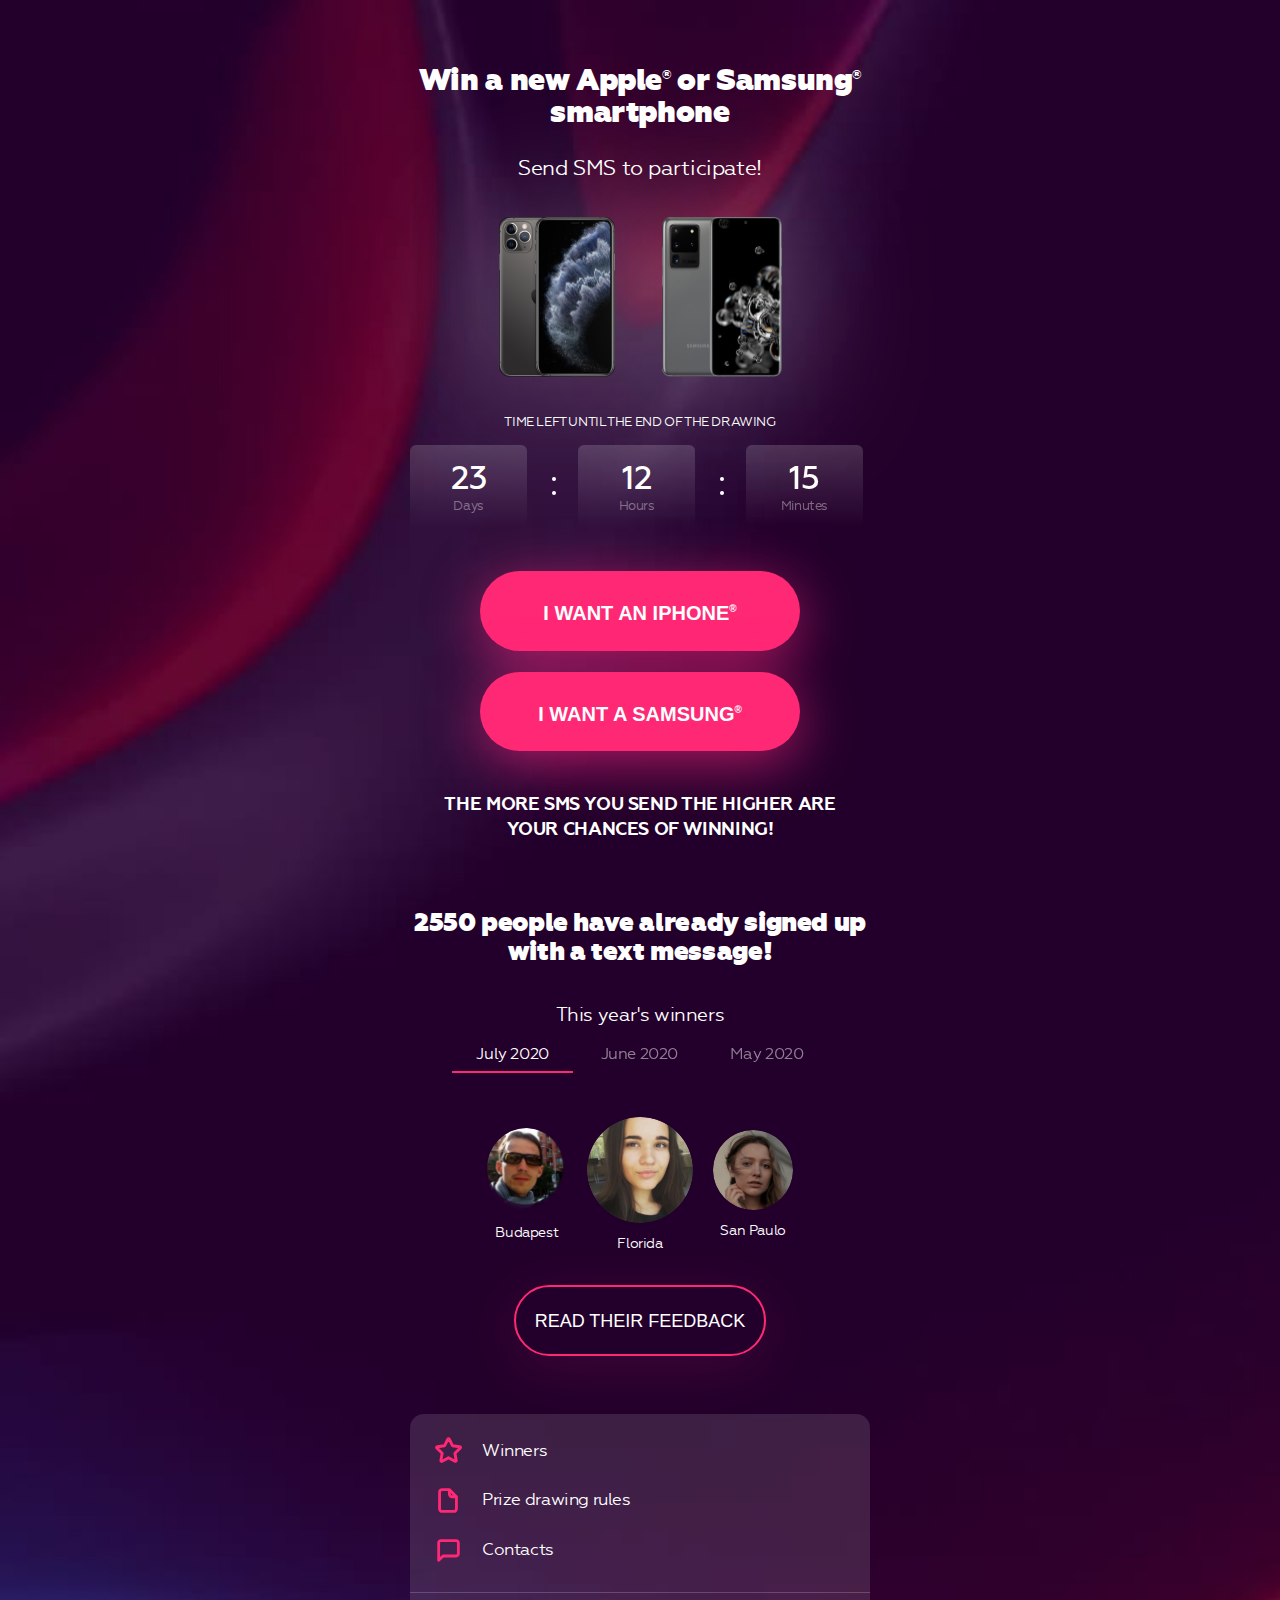
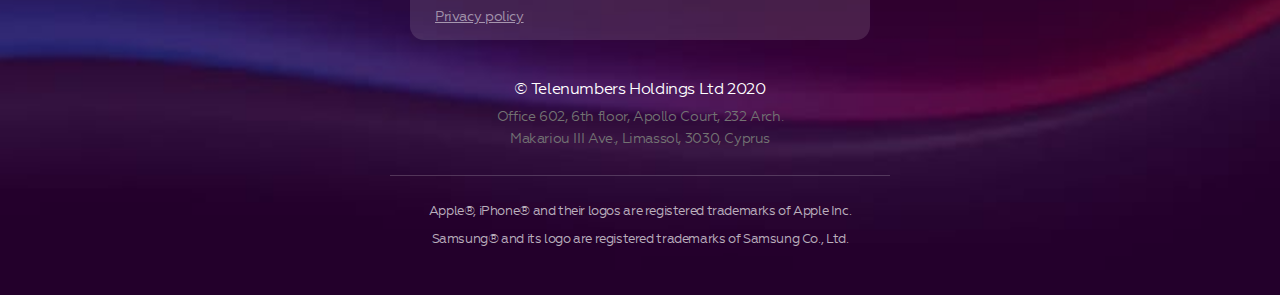
==== commit dce0cdda: "Update trademarks and phone" ====
--- a/index.html
+++ b/index.html
@@ -37,7 +37,7 @@
     <style>
         body {background-color: #30003D;}.holder {margin: 0 auto;padding: 0 20px;max-width: 376px;box-sizing: border-box;}h1 {font-weight: 900;font-size: 26px;line-height: 29px;margin-bottom: 14px;color: #ffffff;}p {color: #ffffff;}a {text-decoration: none;color: #ffffff;text-transform: uppercase;display: inline-block;font-weight: 900;outline: none;-webkit-tap-highlight-color: rgba(0,0,0,0);-webkit-tap-highlight-color: transparent;}.btn {display: block;background-color: #FF2875;}
     </style>
-    <link rel="stylesheet" href="/assets/css/style.css?1">
+    <link rel="stylesheet" href="/assets/css/style.css?2">
 
     <!-- Facebook Pixel Code -->
     <script>
@@ -135,9 +135,9 @@
                 <div id="copyright">&copy; Telenumbers Holdings Ltd 2020</div>
                 <div id="address">Office 602, 6th floor, Apollo Court, 232 Arch. Makariou III Ave., Limassol, 3030, Cyprus</div>
             </div>
-            <div class="holder" id="phone">
-                <p>Ask your questions by phone:</p>
-                <a href="tel:+442080897860" class="tel">+44 20 80897860</a>
+            <div class="holder" id="trademarks">
+                <p>Apple&reg;, iPhone&reg; and their logos are registered trademarks of Apple Inc.</p>
+                <p>Samsung&reg; and its logo are registered trademarks of Samsung Co., Ltd.</p>
             </div>
         </footer>
     </div>  
@@ -166,6 +166,6 @@
       );
     </script>
 
-    <script type="text/javascript" src="assets/js/scripts.js"></script>
+    <script type="text/javascript" src="assets/js/scripts.js?2"></script>
 </body>
 </html>--- a/assets/css/style.css
+++ b/assets/css/style.css
@@ -1,3 +1,3 @@
-/*! Generated by Font Squirrel (https://www.fontsquirrel.com) on March 30, 2020 */@font-face{font-family:'Geometria';src:url("../fonts/geometria-webfont.eot");src:url("../fonts/geometria-webfont.eot?#iefix") format("embedded-opentype"),url("../fonts/geometria-webfont.woff2") format("woff2"),url("../fonts/geometria-webfont.woff") format("woff"),url("../fonts/geometria-webfont.ttf") format("truetype"),url("../fonts/geometria-webfont.svg#Geometria") format("svg");font-weight:400;font-style:normal;font-display:swap}@font-face{font-family:'Geometria';src:url("../fonts/geometria-italic.eot");src:url("../fonts/geometria-italic.eot?#iefix") format("embedded-opentype"),url("../fonts/geometria-italic.woff2") format("woff2"),url("../fonts/geometria-italic.woff") format("woff"),url("../fonts/geometria-italic.ttf") format("truetype"),url("../fonts/geometria-italic.svg#Geometria") format("svg");font-weight:400;font-style:italic;font-display:swap}@font-face{font-family:'Geometria';src:url("../fonts/geometria-medium-webfont.eot");src:url("../fonts/geometria-medium-webfont.eot?#iefix") format("embedded-opentype"),url("../fonts/geometria-medium-webfont.woff2") format("woff2"),url("../fonts/geometria-medium-webfont.woff") format("woff"),url("../fonts/geometria-medium-webfont.ttf") format("truetype"),url("../fonts/geometria-medium-webfont.svg#Geometria") format("svg");font-weight:500;font-style:normal;font-display:swap}@font-face{font-family:'Geometria';src:url("../fonts/geometria-bold-webfont.eot");src:url("../fonts/geometria-bold-webfont.eot?#iefix") format("embedded-opentype"),url("../fonts/geometria-bold-webfont.woff2") format("woff2"),url("../fonts/geometria-bold-webfont.woff") format("woff"),url("../fonts/geometria-bold-webfont.ttf") format("truetype"),url("../fonts/geometria-bold-webfont.svg#Geometria") format("svg");font-weight:700;font-style:normal;font-display:swap}@font-face{font-family:'Geometria';src:url("../fonts/geometria-heavy-webfont.eot");src:url("../fonts/geometria-heavy-webfont.eot?#iefix") format("embedded-opentype"),url("../fonts/geometria-heavy-webfont.woff2") format("woff2"),url("../fonts/geometria-heavy-webfont.woff") format("woff"),url("../fonts/geometria-heavy-webfont.ttf") format("truetype"),url("../fonts/geometria-heavy-webfont.svg#Geometria") format("svg");font-weight:900;font-style:normal;font-display:swap}.is-countdown{border:1px solid #ccc;background-color:#eee}.countdown-rtl{direction:rtl}.countdown-holding span{color:#888}.countdown-row{clear:both;width:100%;padding:0px 2px;text-align:center}.countdown-show1 .countdown-section{width:98%}.countdown-show2 .countdown-section{width:48%}.countdown-show3 .countdown-section{width:32.5%}.countdown-show4 .countdown-section{width:24.5%}.countdown-show5 .countdown-section{width:19.5%}.countdown-show6 .countdown-section{width:16.25%}.countdown-show7 .countdown-section{width:14%}.countdown-section{display:block;float:left;font-size:75%;text-align:center}.countdown-amount{font-size:200%}.countdown-period{display:block}.countdown-descr{display:block;width:100%}*{padding:0;margin:0}body{font-family:'Geometria';font-style:normal;font-weight:400;font-size:16px;width:100%;height:100%;text-align:center;letter-spacing:-0.0241176em;background-color:#30003D}.layout{width:100%;height:100%;background:#30003D url("../images/main-bcg.jpg") no-repeat;background-size:cover}.holder{margin:0 auto;padding:0 6.25%;box-sizing:border-box}@media (min-width: 1024px){.holder{padding:0 20px;max-width:500px}}li{list-style-type:none}a{text-decoration:none;color:#fff;text-transform:uppercase;display:inline-block;font-weight:900;outline:none;-webkit-tap-highlight-color:rgba(0,0,0,0);-webkit-tap-highlight-color:transparent}h1{font-weight:900;font-size:26px;line-height:29px;margin-bottom:14px;color:#ffff}@media (min-width: 1024px){h1{font-size:30px;line-height:32px;margin-bottom:20px}}h1 sup{font-size:12px}h2{font-size:16px;line-height:23px;padding:15px 20px;text-transform:uppercase;color:#ffff}@media (min-width: 1024px){h2{font-size:18px;line-height:25px;padding:20px}}.btn{display:block;background-color:#FF2875;box-shadow:0px 12px 56px rgba(255,40,130,0.63);width:290px;border:none;cursor:pointer;margin:0 auto;border-radius:52px;margin-bottom:21px;transition:all .3s ease;outline:none;-webkit-tap-highlight-color:rgba(0,0,0,0);-webkit-tap-highlight-color:transparent}@media (min-width: 1024px){.btn{width:320px}}.btn a{font-size:18px;line-height:37px;padding:18px 15px;outline:none}@media (min-width: 1024px){.btn a{font-size:20px;line-height:39px;padding:18px 15px}}.btn:hover{background:#ff4285}.btn:active{background:#ff0f65}header{margin-bottom:12px}@media (min-width: 1024px){header{margin-bottom:20px}}header .language-menu{padding:10px 0}@media (min-width: 1024px){header .language-menu{padding:20px 0}}header .language-menu ul>li{display:inline-block}header .language-menu ul>li a{padding:0 10px;display:inline-block;font-size:13px;line-height:37px;color:rgba(255,255,255,0.6)}@media (min-width: 1024px){header .language-menu ul>li a{font-size:16px;line-height:39px;padding:0 15px}}header .language-menu ul>li a.active{color:#fff}header .language-menu ul>li.line{height:19px;border:0.5px solid rgba(255,255,255,0.33);display:inline-block;vertical-align:middle}header+main{padding-top:0}main{padding-top:60px;margin-bottom:47px}main p{font-size:19px;line-height:37px;color:#ffff}@media (min-width: 1024px){main p{font-size:21px;line-height:39px}}main .img-phone{padding-top:15px;padding-bottom:18px;display:flex;justify-content:space-around;max-width:330px;margin:0 auto}main .img-phone li{display:inline-block;margin:14px 5px;box-shadow:0px 4px 140px rgba(255,255,255,0.35);flex-basis:120px;height:160px;background-size:cover;border-radius:10px}main .img-phone li a{display:block;width:100%;height:100%;border-radius:10px}main .img-phone li a img{width:100%;height:100%}main .img-phone li:first-child{flex-basis:116px}footer{color:#fff;line-height:1.57;text-align:center}footer>.holder{padding-bottom:25px}footer #copyright{font-size:16px;max-width:290px;margin:0 auto 5px}footer #address{font-size:14px;max-width:290px;color:#737373;margin:0 auto}footer #phone{border-top:1px solid rgba(255,255,255,0.19);padding-top:25px;padding-bottom:37px}footer #phone p{font-size:16px;margin-bottom:1px}footer #phone .tel{display:inline-block;vertical-align:middle;font-size:26px;font-weight:700}footer #phone .tel:before{content:'';display:inline-block;vertical-align:middle;width:19px;height:18px;background:url("../images/ico_phone.svg") no-repeat;margin:-4px 9px 0 0}#bl-winners{margin-bottom:58px}#bl-winners h2,#bl-winners .h2{font-size:26px;font-weight:800;line-height:1.11;text-transform:none;padding:0;margin-bottom:36px}#bl-winners p{font-size:19px;color:#fff;margin-bottom:10px}#bl-winners .tabs{margin-bottom:44px}#bl-winners .tabs ul{display:block}#bl-winners .tabs ul>li{display:inline-block}#bl-winners .tabs ul>li>a{display:block;font-size:16px;font-weight:400;text-transform:none;padding:8px 1.875vw;border-bottom:2px solid transparent;opacity:.5;transition:all .3s ease}#bl-winners .tabs ul>li>a.tab-act{border-color:#FF2875;opacity:1;transition:all .3s ease}#bl-winners .content ul{display:block;font-size:0;margin-bottom:33px}#bl-winners .content ul>li{display:inline-block;vertical-align:middle;width:80px;font-size:14px;color:#fff;margin-left:4.375%}@media (max-width: 340px){#bl-winners .content ul>li{margin-left:1%}}#bl-winners .content ul>li img{display:block;width:100%;border-radius:999px;margin-bottom:12px}#bl-winners .content ul>li:first-child{margin-left:0}#bl-winners .content ul>li.bigger{width:106px}#bl-winners .btn{width:252px;height:71px;font-size:18px;font-weight:400;color:#fff;background-color:transparent;border:2px solid #FF2875;box-shadow:0px 12px 56px rgba(255,40,130,0.13)}#bl-winners .btn>a{font-size:18px;font-weight:400;padding:0;display:block;width:100%;height:100%;padding-top:15px}#mn-main{color:#fff;text-align:left;margin-bottom:36px}#mn-main>.wrap{background:rgba(255,255,255,0.12);border-radius:14px;padding-top:13px}#mn-main>.wrap .privacy{display:block;padding:15px 25px;font-size:14px;font-weight:400;text-transform:none;text-decoration:underline;color:rgba(255,255,255,0.52);border-top:1px solid rgba(255,255,255,0.19)}#mn-main>.wrap ul{display:block}#mn-main>.wrap ul>li{display:block;font-size:17px;padding:13px 25px}#mn-main>.wrap ul>li:before{content:'';display:inline-block;vertical-align:middle;background-repeat:no-repeat;margin:-4px 22px 0 0}#mn-main>.wrap ul>li.winners:before{width:27px;height:26px;background-image:url("../images/ico_winners.svg");margin:-8px 20px 0 0}#mn-main>.wrap ul>li.rules:before{width:20px;height:25px;background-image:url("../images/ico_rules.svg");margin:-6px 24px 0 3px}#mn-main>.wrap ul>li.contacts{margin-bottom:17px}#mn-main>.wrap ul>li.contacts:before{width:23px;height:23px;background-image:url("../images/ico_contacts.svg");margin-left:2px}#mn-main>.wrap ul>li>a{font-weight:400;text-transform:none}#back{text-align:left;padding-left:6.25%}#back a{display:block;padding:28px 0 24px;font-size:16px;font-weight:400;text-transform:none}#back a:before{content:'';display:inline-block;vertical-align:middle;width:24px;height:16px;background:url("../images/ico_back.svg") no-repeat;margin:-6px 17px 0 0}.inner{color:#fff;text-align:left;margin-bottom:31px}.inner h1,.inner .h1{font-size:23px;font-weight:700;margin-bottom:19px}.inner p{font-size:19px;line-height:1.26;margin-bottom:12px}.inner .mail{display:inline-block;font-size:19px;font-weight:400;text-transform:none;color:#FF2875;margin-bottom:29px}.inner h2,.inner .h2{font-size:23px;font-weight:700;text-transform:none;padding:0;margin-bottom:24px}.inner .form{padding-bottom:12px}.inner .form input[type="text"],.inner .form input[type="email"],.inner .form input[type="tel"]{width:100%;height:52px;background-color:#fff;border-radius:5px;border:0;padding:14px 15px;box-sizing:border-box;font-family:'Geometria';font-size:17px;font-weight:400;margin-bottom:17px}.inner .form textarea{width:100%;height:86px;background-color:#fff;border-radius:5px;border:0;padding:14px 15px;box-sizing:border-box;font-family:'Geometria';font-size:17px;font-weight:400;margin-bottom:22px}.inner .form .btn{width:100%;height:54px;color:#fff;font-family:'Geometria';font-size:18px}.inner .form .success{display:none;font-size:19px;line-height:1.26;padding-top:90px;text-align:center}.inner .form .success:before{content:'';display:block;width:90px;height:89px;background:url("../images/ico_done.svg");margin:0 auto 25px}.inner .form .success p{margin-bottom:0}.clear-l{clear:left;height:1px}.winners .month{display:block;font-size:16px;font-weight:400;text-transform:none;text-decoration:none;margin-bottom:22px}.winners ul{display:block;margin-bottom:24px}.winners ul>li{display:block;margin-bottom:45px}.winners ul>li img{width:80px;float:left;border-radius:100px}.winners ul>li .info{padding-top:29px;background:url("../images/ico_quote.svg") no-repeat;margin-left:99px}.winners ul>li .info h3,.winners ul>li .info .h3{font-size:19px;font-weight:500;line-height:24px;text-transform:none;margin-bottom:9px}.winners ul>li .info cite{font-size:14px;line-height:20px;font-style:italic}.rules h2,.rules .h2{font-size:19px;font-weight:500;line-height:24px;margin-bottom:18px}.rules p{font-size:16px;line-height:24px;margin-bottom:35px}.rules ul li{position:relative;font-size:16px;line-height:24px;padding-left:20px;margin-bottom:12px}.rules ul li:before{content:'* ';font-size:21px;font-weight:500;position:absolute;top:2px;left:0}.privacy p{font-size:16px;line-height:24px;margin-bottom:20px}.privacy a{font-size:16px;font-weight:400;text-decoration:underline;text-transform:none}@-webkit-keyframes pulse{from{transform:scale3d(1, 1, 1)}50%{transform:scale3d(1.25, 1.25, 1.25)}to{transform:scale3d(1, 1, 1)}}@keyframes pulse{from{transform:scale3d(1, 1, 1)}50%{transform:scale3d(1.3, 1.3, 1.3)}to{transform:scale3d(1, 1, 1)}}.countdown-holder{margin-bottom:39px}.countdown-holder h2,.countdown-holder .h2{font-size:13px;font-weight:400;padding:0;margin-bottom:11px}.countdown-holder .is-countdown{height:87px;background-color:transparent;border:0}.countdown-holder .is-countdown span{color:rgba(255,255,255,0.4)}.countdown-holder .is-countdown .countdown-section{position:relative;background:linear-gradient(180deg, rgba(255,255,255,0.17) 0%, rgba(255,255,255,0) 100%);padding:14px 11px;box-sizing:border-box;font-size:13px;border-radius:6px;margin:0;cursor:default}.countdown-holder .is-countdown .countdown-section .countdown-amount{font-size:32px;font-weight:500;color:#fff}.countdown-holder .is-countdown .countdown-show3{font-size:0}.countdown-holder .is-countdown .countdown-show3 .countdown-section{width:25.5%;margin-left:11%}.countdown-holder .is-countdown .countdown-show3 .countdown-section:first-child{margin-left:0}.countdown-holder .is-countdown .countdown-show3 .countdown-section:first-child:before,.countdown-holder .is-countdown .countdown-show3 .countdown-section:first-child:after{display:none}.countdown-holder .is-countdown .countdown-show3 .countdown-section:before{content:'';display:block;position:absolute;top:50%;left:-22%;width:4px;height:4px;background:url("../images/ddotts.svg") no-repeat;margin-top:-9px;-webkit-animation-name:pulse;animation-name:pulse;-webkit-animation-duration:1s;animation-duration:1s;-webkit-animation-fill-mode:both;animation-fill-mode:both}.countdown-holder .is-countdown .countdown-show3 .countdown-section:after{content:'';display:block;position:absolute;top:50%;left:-22%;width:4px;height:4px;background:url("../images/ddotts.svg") no-repeat;margin-top:5px;-webkit-animation-name:pulse;animation-name:pulse;-webkit-animation-duration:1s;animation-duration:1s;-webkit-animation-fill-mode:both;animation-fill-mode:both}sup{font-size:10px}
+/*! Generated by Font Squirrel (https://www.fontsquirrel.com) on March 30, 2020 */@font-face{font-family:'Geometria';src:url("../fonts/geometria-webfont.eot");src:url("../fonts/geometria-webfont.eot?#iefix") format("embedded-opentype"),url("../fonts/geometria-webfont.woff2") format("woff2"),url("../fonts/geometria-webfont.woff") format("woff"),url("../fonts/geometria-webfont.ttf") format("truetype"),url("../fonts/geometria-webfont.svg#Geometria") format("svg");font-weight:400;font-style:normal;font-display:swap}@font-face{font-family:'Geometria';src:url("../fonts/geometria-italic.eot");src:url("../fonts/geometria-italic.eot?#iefix") format("embedded-opentype"),url("../fonts/geometria-italic.woff2") format("woff2"),url("../fonts/geometria-italic.woff") format("woff"),url("../fonts/geometria-italic.ttf") format("truetype"),url("../fonts/geometria-italic.svg#Geometria") format("svg");font-weight:400;font-style:italic;font-display:swap}@font-face{font-family:'Geometria';src:url("../fonts/geometria-medium-webfont.eot");src:url("../fonts/geometria-medium-webfont.eot?#iefix") format("embedded-opentype"),url("../fonts/geometria-medium-webfont.woff2") format("woff2"),url("../fonts/geometria-medium-webfont.woff") format("woff"),url("../fonts/geometria-medium-webfont.ttf") format("truetype"),url("../fonts/geometria-medium-webfont.svg#Geometria") format("svg");font-weight:500;font-style:normal;font-display:swap}@font-face{font-family:'Geometria';src:url("../fonts/geometria-bold-webfont.eot");src:url("../fonts/geometria-bold-webfont.eot?#iefix") format("embedded-opentype"),url("../fonts/geometria-bold-webfont.woff2") format("woff2"),url("../fonts/geometria-bold-webfont.woff") format("woff"),url("../fonts/geometria-bold-webfont.ttf") format("truetype"),url("../fonts/geometria-bold-webfont.svg#Geometria") format("svg");font-weight:700;font-style:normal;font-display:swap}@font-face{font-family:'Geometria';src:url("../fonts/geometria-heavy-webfont.eot");src:url("../fonts/geometria-heavy-webfont.eot?#iefix") format("embedded-opentype"),url("../fonts/geometria-heavy-webfont.woff2") format("woff2"),url("../fonts/geometria-heavy-webfont.woff") format("woff"),url("../fonts/geometria-heavy-webfont.ttf") format("truetype"),url("../fonts/geometria-heavy-webfont.svg#Geometria") format("svg");font-weight:900;font-style:normal;font-display:swap}.is-countdown{border:1px solid #ccc;background-color:#eee}.countdown-rtl{direction:rtl}.countdown-holding span{color:#888}.countdown-row{clear:both;width:100%;padding:0px 2px;text-align:center}.countdown-show1 .countdown-section{width:98%}.countdown-show2 .countdown-section{width:48%}.countdown-show3 .countdown-section{width:32.5%}.countdown-show4 .countdown-section{width:24.5%}.countdown-show5 .countdown-section{width:19.5%}.countdown-show6 .countdown-section{width:16.25%}.countdown-show7 .countdown-section{width:14%}.countdown-section{display:block;float:left;font-size:75%;text-align:center}.countdown-amount{font-size:200%}.countdown-period{display:block}.countdown-descr{display:block;width:100%}*{padding:0;margin:0}body{font-family:'Geometria';font-style:normal;font-weight:400;font-size:16px;width:100%;height:100%;text-align:center;letter-spacing:-0.0241176em;background-color:#30003D}.layout{width:100%;height:100%;background:#30003D url("../images/main-bcg.jpg") no-repeat;background-size:cover}.holder{margin:0 auto;padding:0 6.25%;box-sizing:border-box}@media (min-width: 1024px){.holder{padding:0 20px;max-width:500px}}li{list-style-type:none}a{text-decoration:none;color:#fff;text-transform:uppercase;display:inline-block;font-weight:900;outline:none;-webkit-tap-highlight-color:rgba(0,0,0,0);-webkit-tap-highlight-color:transparent}h1{font-weight:900;font-size:26px;line-height:29px;margin-bottom:14px;color:#ffff}@media (min-width: 1024px){h1{font-size:30px;line-height:32px;margin-bottom:20px}}h1 sup{font-size:12px}h2{font-size:16px;line-height:23px;padding:15px 20px;text-transform:uppercase;color:#ffff}@media (min-width: 1024px){h2{font-size:18px;line-height:25px;padding:20px}}.btn{display:block;background-color:#FF2875;box-shadow:0px 12px 56px rgba(255,40,130,0.63);width:290px;border:none;cursor:pointer;margin:0 auto;border-radius:52px;margin-bottom:21px;transition:all .3s ease;outline:none;-webkit-tap-highlight-color:rgba(0,0,0,0);-webkit-tap-highlight-color:transparent}@media (min-width: 1024px){.btn{width:320px}}.btn a{font-size:18px;line-height:37px;padding:18px 15px;outline:none}@media (min-width: 1024px){.btn a{font-size:20px;line-height:39px;padding:18px 15px}}.btn:hover{background:#ff4285}.btn:active{background:#ff0f65}header{margin-bottom:12px}@media (min-width: 1024px){header{margin-bottom:20px}}header .language-menu{padding:10px 0}@media (min-width: 1024px){header .language-menu{padding:20px 0}}header .language-menu ul>li{display:inline-block}header .language-menu ul>li a{padding:0 10px;display:inline-block;font-size:13px;line-height:37px;color:rgba(255,255,255,0.6)}@media (min-width: 1024px){header .language-menu ul>li a{font-size:16px;line-height:39px;padding:0 15px}}header .language-menu ul>li a.active{color:#fff}header .language-menu ul>li.line{height:19px;border:0.5px solid rgba(255,255,255,0.33);display:inline-block;vertical-align:middle}header+main{padding-top:0}main{padding-top:60px;margin-bottom:47px}main p{font-size:19px;line-height:37px;color:#ffff}@media (min-width: 1024px){main p{font-size:21px;line-height:39px}}main .img-phone{padding-top:15px;padding-bottom:18px;display:flex;justify-content:space-around;max-width:330px;margin:0 auto}main .img-phone li{display:inline-block;margin:14px 5px;box-shadow:0px 4px 140px rgba(255,255,255,0.35);flex-basis:120px;height:160px;background-size:cover;border-radius:10px}main .img-phone li a{display:block;width:100%;height:100%;border-radius:10px}main .img-phone li a img{width:100%;height:100%}main .img-phone li:first-child{flex-basis:116px}footer{color:#fff;line-height:1.57;text-align:center}footer>.holder{padding-bottom:25px}footer #copyright{font-size:16px;max-width:290px;margin:0 auto 5px}footer #address{font-size:14px;max-width:290px;color:#737373;margin:0 auto}footer #phone{border-top:1px solid rgba(255,255,255,0.19);padding-top:25px;padding-bottom:37px}footer #phone p{font-size:16px;margin-bottom:1px}footer #phone .tel{display:inline-block;vertical-align:middle;font-size:26px;font-weight:700}footer #phone .tel:before{content:'';display:inline-block;vertical-align:middle;width:19px;height:18px;background:url("../images/ico_phone.svg") no-repeat;margin:-4px 9px 0 0}footer #trademarks{border-top:1px solid rgba(255,255,255,0.19);padding-top:25px;padding-bottom:37px;font-size:13px;color:rgba(255,255,255,0.7)}footer #trademarks p{margin-bottom:8px}#bl-winners{margin-bottom:58px}#bl-winners h2,#bl-winners .h2{font-size:26px;font-weight:800;line-height:1.11;text-transform:none;padding:0;margin-bottom:36px}#bl-winners p{font-size:19px;color:#fff;margin-bottom:10px}#bl-winners .tabs{margin-bottom:44px}#bl-winners .tabs ul{display:block}#bl-winners .tabs ul>li{display:inline-block}#bl-winners .tabs ul>li>a{display:block;font-size:16px;font-weight:400;text-transform:none;padding:8px 1.875vw;border-bottom:2px solid transparent;opacity:.5;transition:all .3s ease}#bl-winners .tabs ul>li>a.tab-act{border-color:#FF2875;opacity:1;transition:all .3s ease}#bl-winners .content ul{display:block;font-size:0;margin-bottom:33px}#bl-winners .content ul>li{display:inline-block;vertical-align:middle;width:80px;font-size:14px;color:#fff;margin-left:4.375%}@media (max-width: 340px){#bl-winners .content ul>li{margin-left:1%}}#bl-winners .content ul>li img{display:block;width:100%;border-radius:999px;margin-bottom:12px}#bl-winners .content ul>li:first-child{margin-left:0}#bl-winners .content ul>li.bigger{width:106px}#bl-winners .btn{width:252px;height:71px;font-size:18px;font-weight:400;color:#fff;background-color:transparent;border:2px solid #FF2875;box-shadow:0px 12px 56px rgba(255,40,130,0.13)}#bl-winners .btn>a{font-size:18px;font-weight:400;padding:0;display:block;width:100%;height:100%;padding-top:15px}#mn-main{color:#fff;text-align:left;margin-bottom:36px}#mn-main>.wrap{background:rgba(255,255,255,0.12);border-radius:14px;padding-top:13px}#mn-main>.wrap .privacy{display:block;padding:15px 25px;font-size:14px;font-weight:400;text-transform:none;text-decoration:underline;color:rgba(255,255,255,0.52);border-top:1px solid rgba(255,255,255,0.19)}#mn-main>.wrap ul{display:block}#mn-main>.wrap ul>li{display:block;font-size:17px;padding:13px 25px}#mn-main>.wrap ul>li:before{content:'';display:inline-block;vertical-align:middle;background-repeat:no-repeat;margin:-4px 22px 0 0}#mn-main>.wrap ul>li.winners:before{width:27px;height:26px;background-image:url("../images/ico_winners.svg");margin:-8px 20px 0 0}#mn-main>.wrap ul>li.rules:before{width:20px;height:25px;background-image:url("../images/ico_rules.svg");margin:-6px 24px 0 3px}#mn-main>.wrap ul>li.contacts{margin-bottom:17px}#mn-main>.wrap ul>li.contacts:before{width:23px;height:23px;background-image:url("../images/ico_contacts.svg");margin-left:2px}#mn-main>.wrap ul>li>a{font-weight:400;text-transform:none}#back{text-align:left;padding-left:6.25%}#back a{display:block;padding:28px 0 24px;font-size:16px;font-weight:400;text-transform:none}#back a:before{content:'';display:inline-block;vertical-align:middle;width:24px;height:16px;background:url("../images/ico_back.svg") no-repeat;margin:-6px 17px 0 0}.inner{color:#fff;text-align:left;margin-bottom:31px}.inner h1,.inner .h1{font-size:23px;font-weight:700;margin-bottom:19px}.inner p{font-size:19px;line-height:1.26;margin-bottom:12px}.inner .tel{display:inline-block;vertical-align:middle;font-size:21px;font-weight:700;margin-bottom:31px}.inner .tel:before{content:'';display:inline-block;vertical-align:middle;width:17px;height:16px;background:url("../images/ico_phone.svg") no-repeat;background-size:contain;margin:-4px 9px 0 0}.inner .mail{display:inline-block;font-size:19px;font-weight:400;text-transform:none;color:#FF2875;margin-bottom:29px}.inner h2,.inner .h2{font-size:23px;font-weight:700;text-transform:none;padding:0;margin-bottom:24px}.inner .form{padding-bottom:12px}.inner .form input[type="text"],.inner .form input[type="email"],.inner .form input[type="tel"]{width:100%;height:52px;background-color:#fff;border-radius:5px;border:0;padding:14px 15px;box-sizing:border-box;font-family:'Geometria';font-size:17px;font-weight:400;margin-bottom:17px}.inner .form textarea{width:100%;height:86px;background-color:#fff;border-radius:5px;border:0;padding:14px 15px;box-sizing:border-box;font-family:'Geometria';font-size:17px;font-weight:400;margin-bottom:22px}.inner .form .btn{width:100%;height:54px;color:#fff;font-family:'Geometria';font-size:18px}.inner .form .success{display:none;font-size:19px;line-height:1.26;padding-top:90px;text-align:center}.inner .form .success:before{content:'';display:block;width:90px;height:89px;background:url("../images/ico_done.svg");margin:0 auto 25px}.inner .form .success p{margin-bottom:0}.clear-l{clear:left;height:1px}.winners .month{display:block;font-size:16px;font-weight:400;text-transform:none;text-decoration:none;margin-bottom:22px}.winners ul{display:block;margin-bottom:24px}.winners ul>li{display:block;margin-bottom:45px}.winners ul>li img{width:80px;float:left;border-radius:100px}.winners ul>li .info{padding-top:29px;background:url("../images/ico_quote.svg") no-repeat;margin-left:99px}.winners ul>li .info h3,.winners ul>li .info .h3{font-size:19px;font-weight:500;line-height:24px;text-transform:none;margin-bottom:9px}.winners ul>li .info cite{font-size:14px;line-height:20px;font-style:italic}.rules h2,.rules .h2{font-size:19px;font-weight:500;line-height:24px;margin-bottom:18px}.rules p{font-size:16px;line-height:24px;margin-bottom:35px}.rules ul li{position:relative;font-size:16px;line-height:24px;padding-left:20px;margin-bottom:12px}.rules ul li:before{content:'* ';font-size:21px;font-weight:500;position:absolute;top:2px;left:0}.privacy p{font-size:16px;line-height:24px;margin-bottom:20px}.privacy a{font-size:16px;font-weight:400;text-decoration:underline;text-transform:none}@-webkit-keyframes pulse{from{transform:scale3d(1, 1, 1)}50%{transform:scale3d(1.25, 1.25, 1.25)}to{transform:scale3d(1, 1, 1)}}@keyframes pulse{from{transform:scale3d(1, 1, 1)}50%{transform:scale3d(1.3, 1.3, 1.3)}to{transform:scale3d(1, 1, 1)}}.countdown-holder{margin-bottom:39px}.countdown-holder h2,.countdown-holder .h2{font-size:13px;font-weight:400;padding:0;margin-bottom:11px}.countdown-holder .is-countdown{height:87px;background-color:transparent;border:0}.countdown-holder .is-countdown span{color:rgba(255,255,255,0.4)}.countdown-holder .is-countdown .countdown-section{position:relative;background:linear-gradient(180deg, rgba(255,255,255,0.17) 0%, rgba(255,255,255,0) 100%);padding:14px 11px;box-sizing:border-box;font-size:13px;border-radius:6px;margin:0;cursor:default}.countdown-holder .is-countdown .countdown-section .countdown-amount{font-size:32px;font-weight:500;color:#fff}.countdown-holder .is-countdown .countdown-show3{font-size:0}.countdown-holder .is-countdown .countdown-show3 .countdown-section{width:25.5%;margin-left:11%}.countdown-holder .is-countdown .countdown-show3 .countdown-section:first-child{margin-left:0}.countdown-holder .is-countdown .countdown-show3 .countdown-section:first-child:before,.countdown-holder .is-countdown .countdown-show3 .countdown-section:first-child:after{display:none}.countdown-holder .is-countdown .countdown-show3 .countdown-section:before{content:'';display:block;position:absolute;top:50%;left:-22%;width:4px;height:4px;background:url("../images/ddotts.svg") no-repeat;margin-top:-9px;-webkit-animation-name:pulse;animation-name:pulse;-webkit-animation-duration:1s;animation-duration:1s;-webkit-animation-fill-mode:both;animation-fill-mode:both}.countdown-holder .is-countdown .countdown-show3 .countdown-section:after{content:'';display:block;position:absolute;top:50%;left:-22%;width:4px;height:4px;background:url("../images/ddotts.svg") no-repeat;margin-top:5px;-webkit-animation-name:pulse;animation-name:pulse;-webkit-animation-duration:1s;animation-duration:1s;-webkit-animation-fill-mode:both;animation-fill-mode:both}sup{font-size:10px}
 
-/*# sourceMappingURL=[data-uri] */
+/*# sourceMappingURL=[data-uri] */
